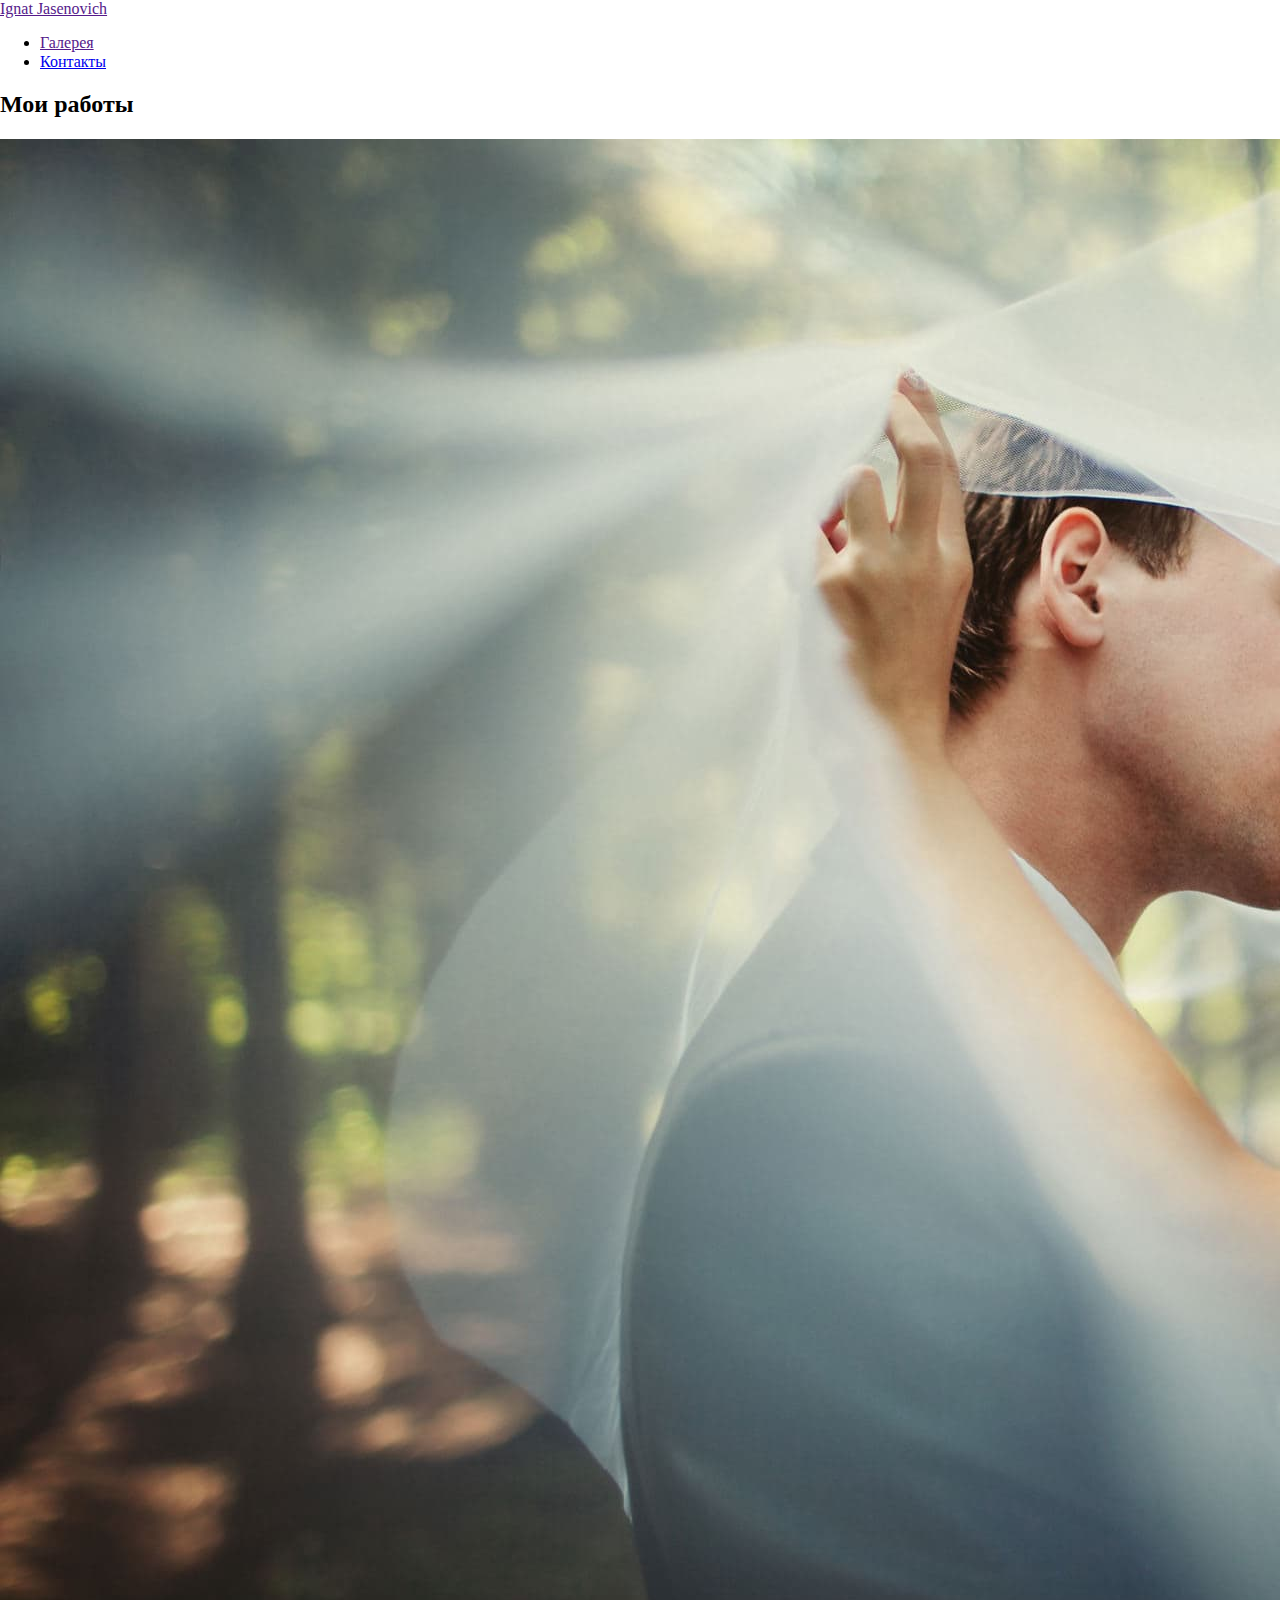
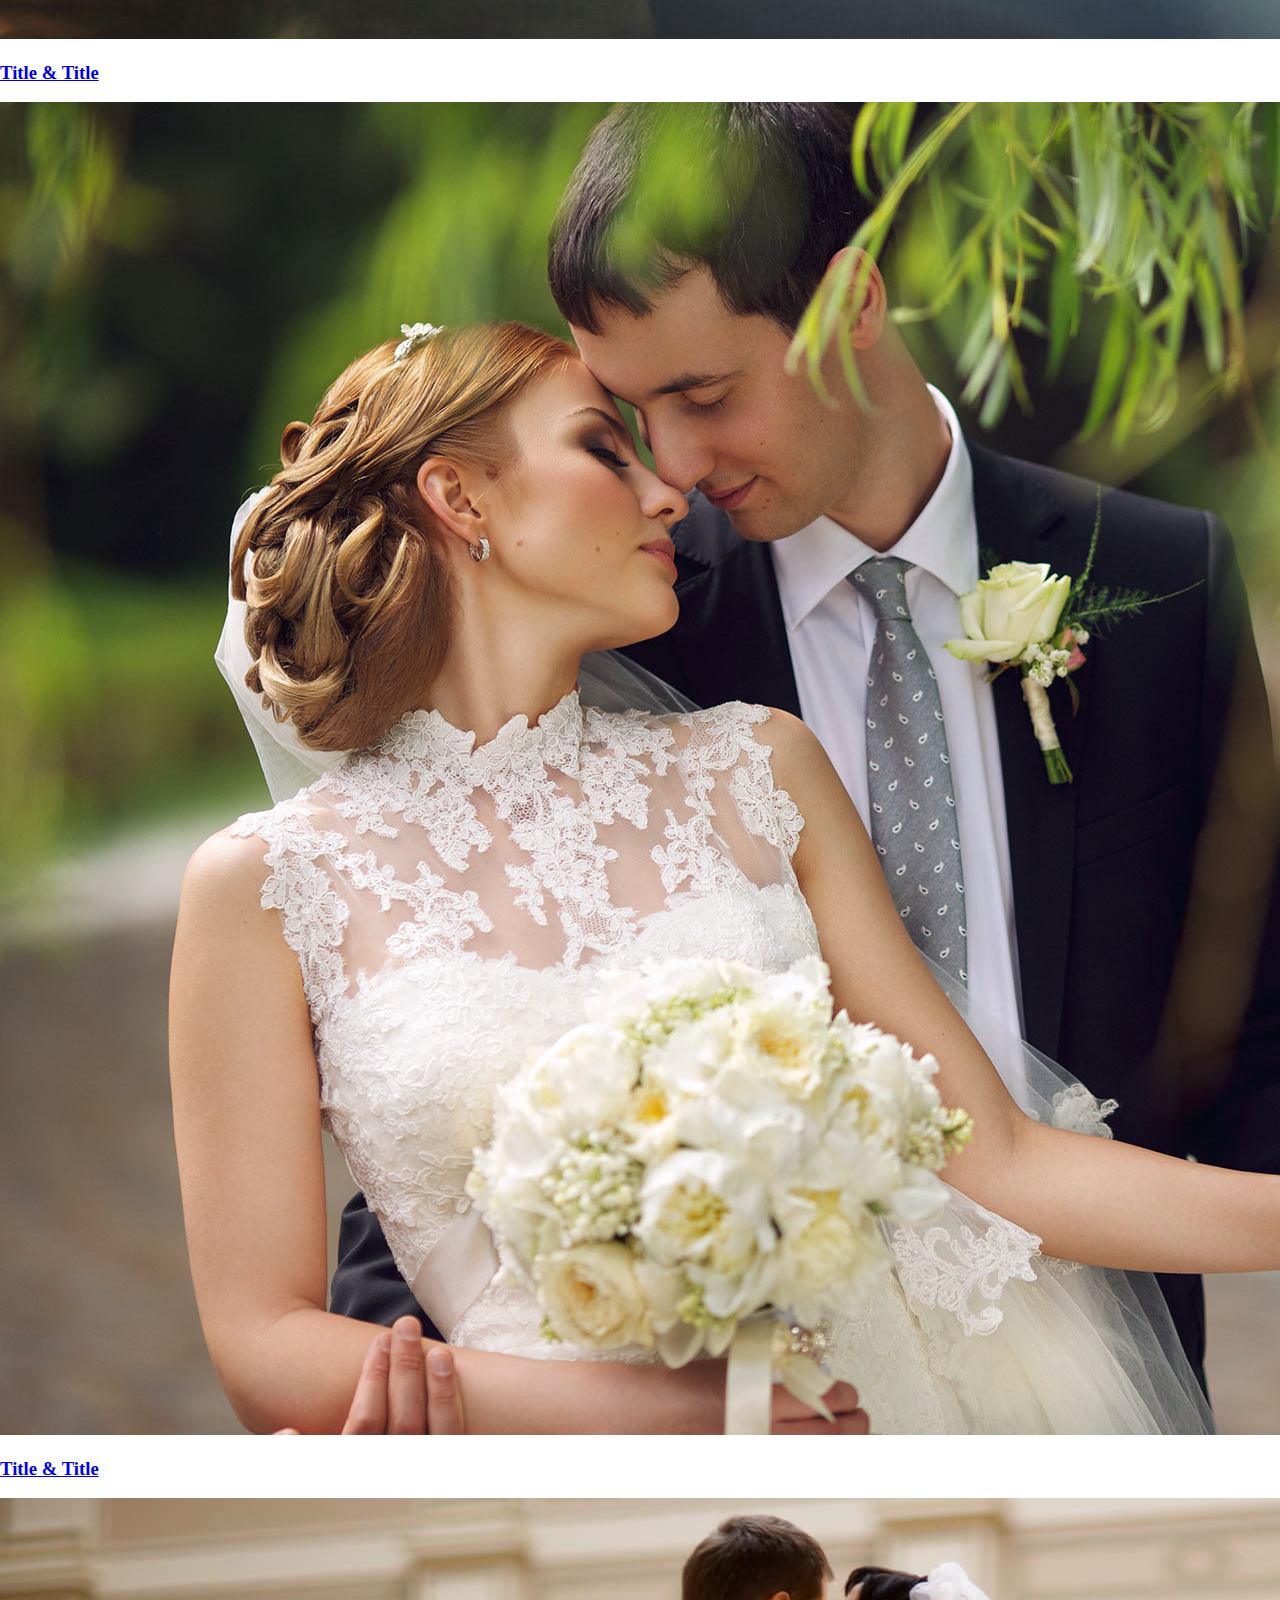
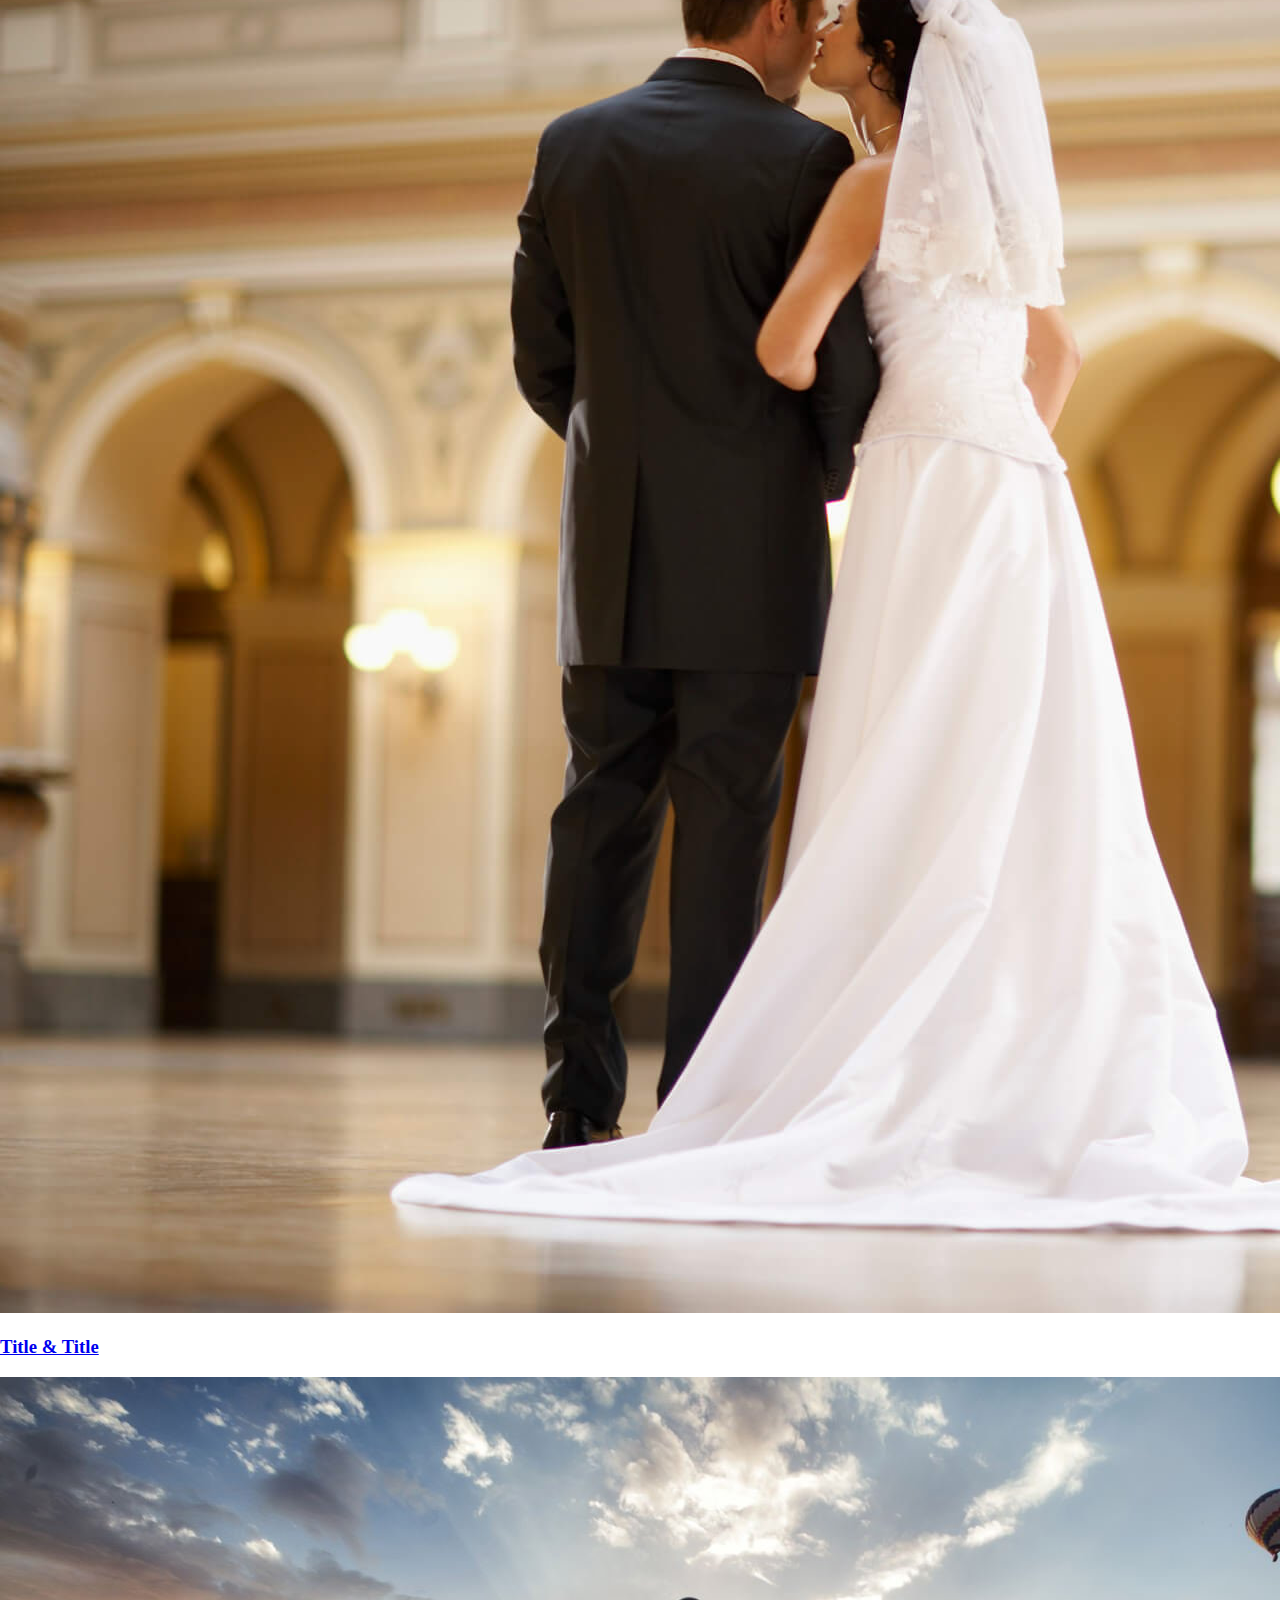
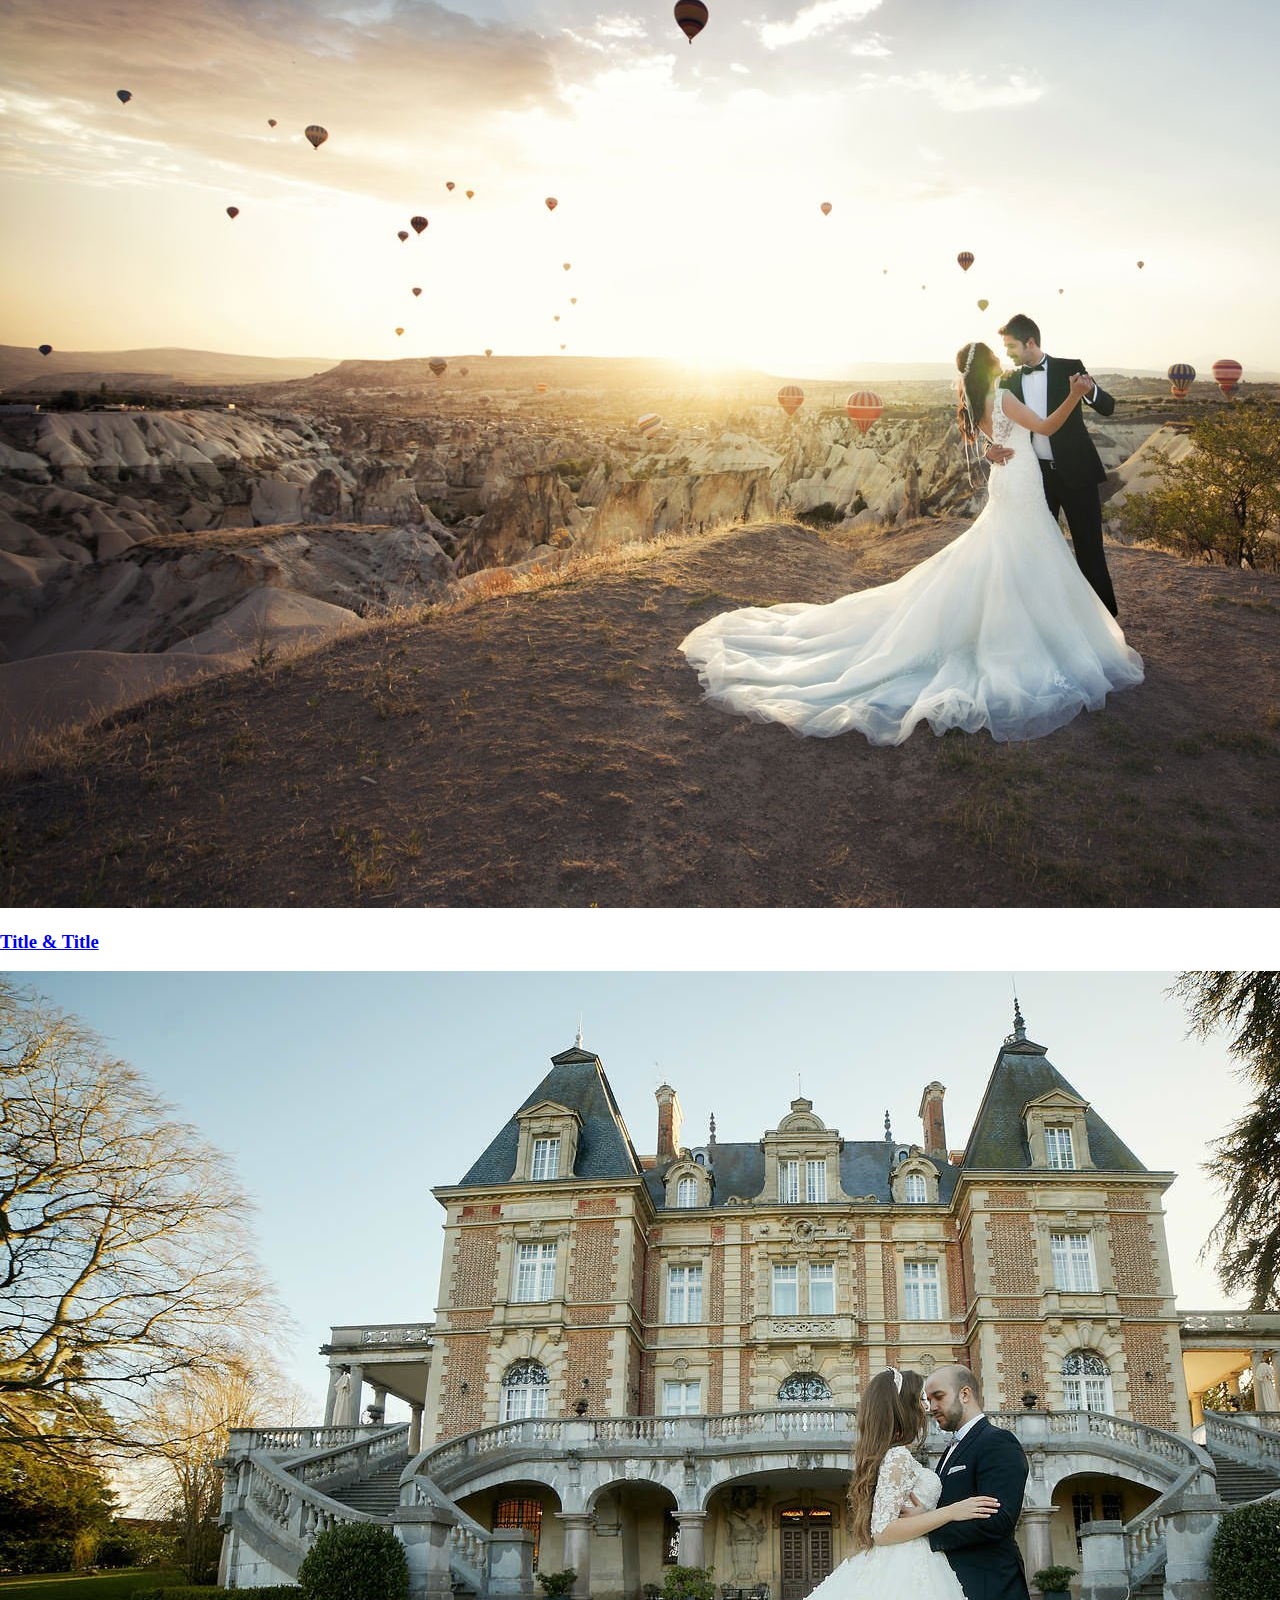
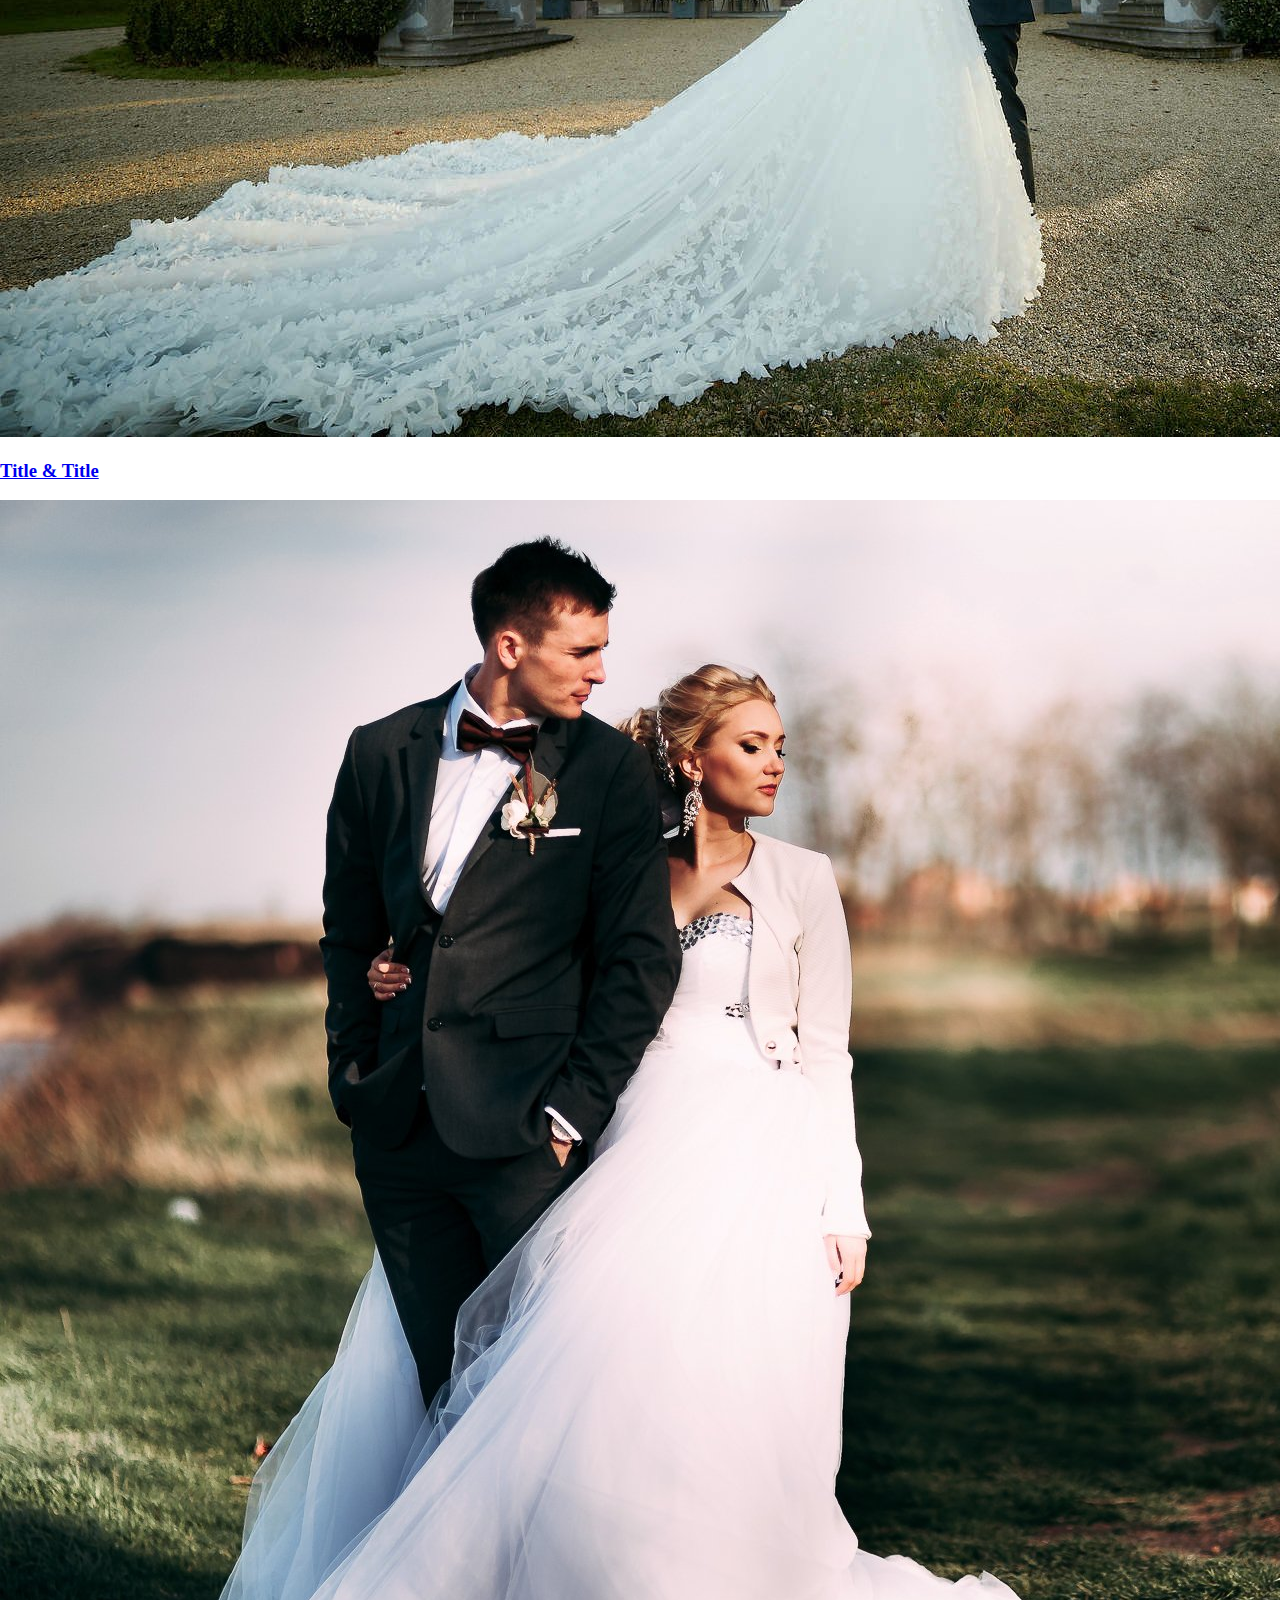
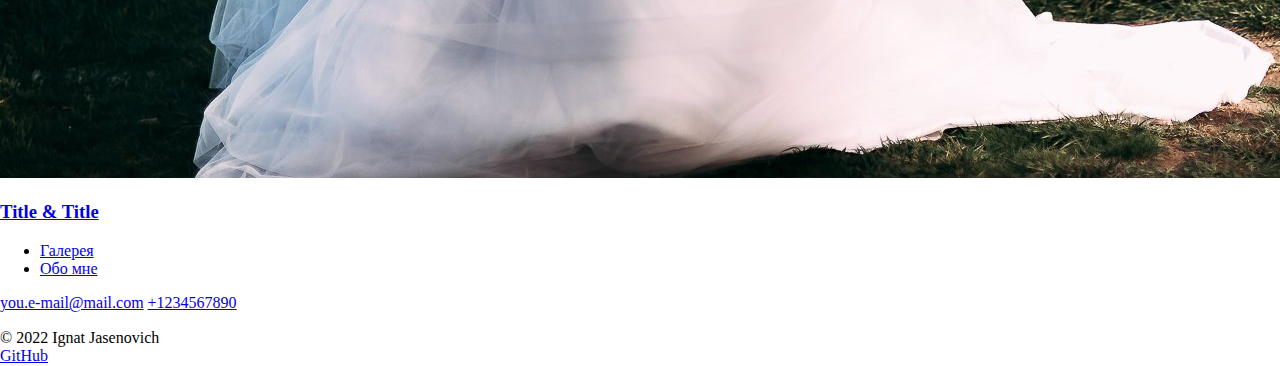
==== pages/gallery/index.html @ 2fe50bd5 "refactor: add new pages gallery" ====
<!DOCTYPE html>
<html lang="en">
<head>
  <meta charset="UTF-8">
  <meta http-equiv="X-UA-Compatible" content="IE=edge">
  <meta name="viewport" content="width=device-width, initial-scale=1.0">
  <link rel="stylesheet" href="../galery/css/normalize.css">
  <link rel="stylesheet" href="../galery/css/style.css">
  <link rel="shortcut icon" href="../../assets/svg/favicon.svg" type="image/x-icon">

  <link rel="preconnect" href="https://fonts.googleapis.com">
  <link rel="preconnect" href="https://fonts.gstatic.com" crossorigin>
  <link href="https://fonts.googleapis.com/css2?family=Roboto:ital,wght@0,100;0,300;0,400;0,500;0,700;0,900;1,100;1,300;1,400;1,500;1,700;1,900&display=swap" rel="stylesheet">

  <title>Ignat Jasenovic's portfolio</title>
  <meta name="description" content="Это портфолио фотографа Игната Ясеновича">
</head>
<body>
  <header>
      <div class="header__container">
        <div class="header__logo">
          <span class="logo"><a href="">Ignat Jasenovich</a></span>
        </div>
        <nav> 
          <ul class="header__menu">
            <li class="header__link"><a href="" class="link">Галерея</a></li>
            <li class="header__link"><a href="../contacts/index.html" class="link" target="_blank">Контакты</a></li>
          </ul>
        </nav>
      </div>
  </header>
  <main>
    <section class="section__gallery">
      <div class="main__title">
        <h2>Мои работы</h2>
      </div>
      <div class="gallery__container">
        <div class="gallery__items-list">
          <a class="gallery__item-link" href="../galery/index.html" target="_blank"><div class="gallery__item"><img src="../../assets/img/main/gallery/item-1.jpg" alt="" class="gallery__img"><div class="gallery__item-modal"><h3>Title & Title</h3></div></div></a>
          <a class="gallery__item-link" href="../galery/index.html" target="_blank"><div class="gallery__item"><img src="../../assets/img/main/gallery/item-2.jpg" alt="" class="gallery__img"><div class="gallery__item-modal"><h3>Title & Title</h3></div></div></a>
          <a class="gallery__item-link" href="../galery/index.html" target="_blank"><div class="gallery__item"><img src="../../assets/img/main/gallery/item-3.jpg" alt="" class="gallery__img"><div class="gallery__item-modal"><h3>Title & Title</h3></div></div></a>
          <a class="gallery__item-link" href="../galery/index.html" target="_blank"><div class="gallery__item"><img src="../../assets/img/main/gallery/item-4.jpg" alt="" class="gallery__img"><div class="gallery__item-modal"><h3>Title & Title</h3></div></div></a>
          <a class="gallery__item-link" href="../galery/index.html" target="_blank"><div class="gallery__item"><img src="../../assets/img/main/gallery/item-5.jpg" alt="" class="gallery__img"><div class="gallery__item-modal"><h3>Title & Title</h3></div></div></a>
          <a class="gallery__item-link" href="../galery/index.html" target="_blank"><div class="gallery__item"><img src="../../assets/img/main/gallery/item-6.jpg" alt="" class="gallery__img"><div class="gallery__item-modal"><h3>Title & Title</h3></div></div></a>
        </div>
      </div>
    </section>
  </main>
  <footer>
    <div class="footer__container">
      <div class="footer__menu">
        <div class="footer__menu-item footer__sitemap">
          <ul class="sitemap__menu">
            <li class="sitemap__link"><a href="../galery/index.html" target="_blank">Галерея</a></li>
            <li class="sitemap__link"><a href="../about-me/index.html" target="_blank">Обо мне</a></li>
          </ul>
        </div>
        <div class="footer__menu-item footer__contacts">
          <a class="footer__mail" href="mailto:you.e-mail@mail.com">you.e-mail@mail.com</a>
          <a class="footer__phone" href="tel:+1234567890">+1234567890</a>
        </div>
        <div class="footer__menu-item footer__social">
          <ul class="footer__social-list">
            <il class="footer__social-item"><a class="footer-inst" href="https://www.instagram.com/yaswedding/" target="_blank"></a></il>
            <il class="footer__social-item"><a class="footer-teleg" href="https://t.me/ihnatsi" target="_blank"></a></il>
          </ul>
        </div>
      </div>
      <div class="footer__copirate">
        <span>© 2022 Ignat Jasenovich </span>
      </div>
      <div class="footer__dev-info">
        <a href="https://github.com/skelegor8" target="_blank">GitHub</a>
      </div>
    </div>
  </footer>
  <script src="./script/index.js"></script>
</body>
</html>
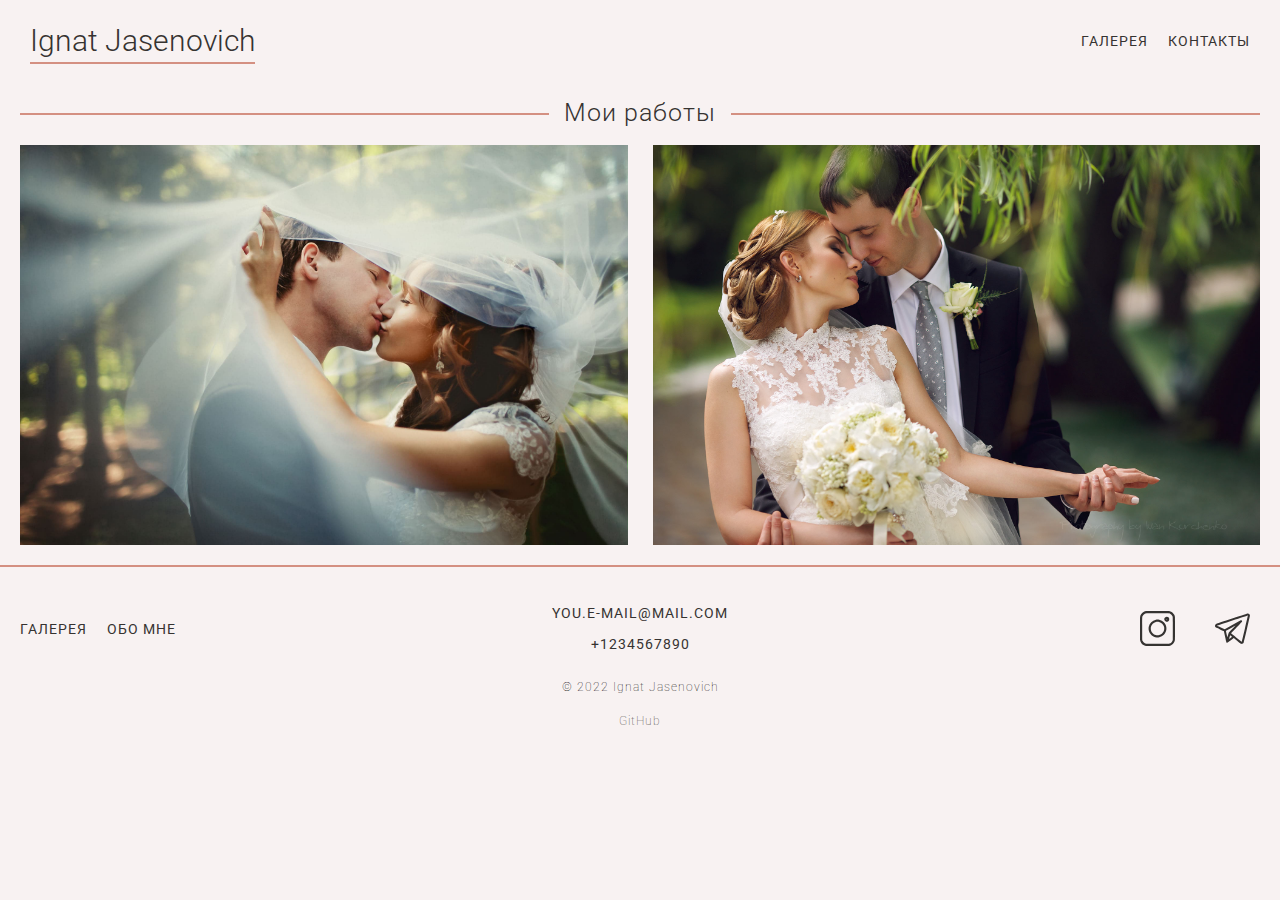
==== commit 9804102f: "feat: add gallery & album slider" ====
--- a/pages/gallery/index.html
+++ b/pages/gallery/index.html
@@ -4,8 +4,8 @@
   <meta charset="UTF-8">
   <meta http-equiv="X-UA-Compatible" content="IE=edge">
   <meta name="viewport" content="width=device-width, initial-scale=1.0">
-  <link rel="stylesheet" href="../galery/css/normalize.css">
-  <link rel="stylesheet" href="../galery/css/style.css">
+  <link rel="stylesheet" href="../gallery/css/normalize.css">
+  <link rel="stylesheet" href="../gallery/css/style.css">
   <link rel="shortcut icon" href="../../assets/svg/favicon.svg" type="image/x-icon">
 
   <link rel="preconnect" href="https://fonts.googleapis.com">
@@ -19,7 +19,7 @@
   <header>
       <div class="header__container">
         <div class="header__logo">
-          <span class="logo"><a href="">Ignat Jasenovich</a></span>
+          <span class="logo"><a href="../main/index.html" target="_blank">Ignat Jasenovich</a></span>
         </div>
         <nav> 
           <ul class="header__menu">
@@ -36,12 +36,9 @@
       </div>
       <div class="gallery__container">
         <div class="gallery__items-list">
-          <a class="gallery__item-link" href="../galery/index.html" target="_blank"><div class="gallery__item"><img src="../../assets/img/main/gallery/item-1.jpg" alt="" class="gallery__img"><div class="gallery__item-modal"><h3>Title & Title</h3></div></div></a>
-          <a class="gallery__item-link" href="../galery/index.html" target="_blank"><div class="gallery__item"><img src="../../assets/img/main/gallery/item-2.jpg" alt="" class="gallery__img"><div class="gallery__item-modal"><h3>Title & Title</h3></div></div></a>
-          <a class="gallery__item-link" href="../galery/index.html" target="_blank"><div class="gallery__item"><img src="../../assets/img/main/gallery/item-3.jpg" alt="" class="gallery__img"><div class="gallery__item-modal"><h3>Title & Title</h3></div></div></a>
-          <a class="gallery__item-link" href="../galery/index.html" target="_blank"><div class="gallery__item"><img src="../../assets/img/main/gallery/item-4.jpg" alt="" class="gallery__img"><div class="gallery__item-modal"><h3>Title & Title</h3></div></div></a>
-          <a class="gallery__item-link" href="../galery/index.html" target="_blank"><div class="gallery__item"><img src="../../assets/img/main/gallery/item-5.jpg" alt="" class="gallery__img"><div class="gallery__item-modal"><h3>Title & Title</h3></div></div></a>
-          <a class="gallery__item-link" href="../galery/index.html" target="_blank"><div class="gallery__item"><img src="../../assets/img/main/gallery/item-6.jpg" alt="" class="gallery__img"><div class="gallery__item-modal"><h3>Title & Title</h3></div></div></a>
+          <a class="gallery__item-link" href="../gallery/album-page/index.html" target="_blank" data-weddings="wedding-1"><div class="gallery__item"><img src="../../assets/img/main/gallery/item-1.jpg" alt="" class="gallery__img"><div class="gallery__item-modal"><h3>Title & Title</h3></div></div></a>
+          <a class="gallery__item-link" href="../gallery/album-page/index.html" target="_blank"  data-weddings="wedding-2"><div class="gallery__item"><img src="../../assets/img/main/gallery/item-2.jpg" alt="" class="gallery__img"><div class="gallery__item-modal"><h3>Title & Title</h3></div></div></a>
+        
         </div>
       </div>
     </section>
@@ -51,7 +48,7 @@
       <div class="footer__menu">
         <div class="footer__menu-item footer__sitemap">
           <ul class="sitemap__menu">
-            <li class="sitemap__link"><a href="../galery/index.html" target="_blank">Галерея</a></li>
+            <li class="sitemap__link"><a href="../gallery/index.html" target="_blank">Галерея</a></li>
             <li class="sitemap__link"><a href="../about-me/index.html" target="_blank">Обо мне</a></li>
           </ul>
         </div>
@@ -74,6 +71,6 @@
       </div>
     </div>
   </footer>
-  <script src="./script/index.js"></script>
+  <script type="module" src="../gallery/script/index.js"></script>
 </body>
 </html>--- a/pages/gallery/css/style.css
+++ b/pages/gallery/css/style.css
@@ -0,0 +1,533 @@
+@charset "UTF-8";
+/*----------------------Обнуление----------------------*/
+* {
+  padding: 0;
+  margin: 0;
+  border: 0;
+}
+
+*, *:before, *:after {
+  -webkit-box-sizing: border-box;
+  box-sizing: border-box;
+}
+
+:focus, :active {
+  outline: none;
+}
+
+a:focus, a:active {
+  outline: none;
+}
+
+nav, footer, header, aside {
+  display: block;
+}
+
+html, body {
+  height: 100%;
+  width: 100%;
+  font-size: 100%;
+  line-height: 1;
+  font-size: 14px;
+  -ms-text-size-adjust: 100%;
+  -moz-text-size-adjust: 100%;
+  -webkit-text-size-adjust: 100%;
+  scroll-behavior: smooth;
+}
+
+input, button, textarea {
+  font-family: inherit;
+}
+
+input::-ms-clear {
+  display: none;
+}
+
+button {
+  cursor: pointer;
+}
+
+button::-moz-focus-inner {
+  padding: 0;
+  border: 0;
+}
+
+a, a:visited {
+  text-decoration: none;
+}
+
+a:hover {
+  text-decoration: none;
+}
+
+ul li {
+  list-style: none;
+}
+
+img {
+  vertical-align: top;
+}
+
+h1, h2, h3, h4, h5, h6 {
+  font-size: inherit;
+  font-weight: 400;
+}
+
+/*----------------------Обнуление----------------------*/
+:root {
+  --color-melon: #d49082;
+  --color-background: #f8f2f2;
+  --color-text: #363331;
+  --font-title: "Roboto", sans-serif;
+}
+
+body {
+  font-family: var(--font-title);
+  background-color: var(--color-background);
+}
+
+a {
+  color: var(--color-text);
+  -webkit-transition: 0.3s ease;
+  transition: 0.3s ease;
+}
+a:hover {
+  color: var(--color-melon);
+  -webkit-transition: 0.3s ease;
+  transition: 0.3s ease;
+}
+
+.header__container {
+  width: 100%;
+  height: 80px;
+  margin: 0 auto;
+  padding: 0 30px;
+  display: -webkit-box;
+  display: -ms-flexbox;
+  display: flex;
+  -webkit-box-pack: justify;
+      -ms-flex-pack: justify;
+          justify-content: space-between;
+  -webkit-box-align: center;
+      -ms-flex-align: center;
+          align-items: center;
+}
+
+.header__logo::before {
+  content: "";
+  display: block;
+  position: relative;
+  top: 38px;
+  width: 100%;
+  height: 2px;
+  background-color: var(--color-melon);
+  -webkit-transition: 0.5s ease;
+  transition: 0.5s ease;
+}
+.header__logo a {
+  font-weight: 300;
+  font-size: 30px;
+  color: var(--color-text);
+  -webkit-transition: 0.3s ease;
+  transition: 0.3s ease;
+}
+.header__logo a:hover {
+  color: var(--color-text);
+  -webkit-transition: 0.3s ease;
+  transition: 0.3s ease;
+}
+
+.header__menu {
+  display: -webkit-box;
+  display: -ms-flexbox;
+  display: flex;
+  -webkit-box-pack: justify;
+      -ms-flex-pack: justify;
+          justify-content: space-between;
+  -webkit-box-align: center;
+      -ms-flex-align: center;
+          align-items: center;
+  gap: 0 20px;
+}
+
+.header__link::before {
+  content: "";
+  display: block;
+  position: relative;
+  top: 18px;
+  width: 0%;
+  height: 1px;
+  background-color: var(--color-melon);
+  -webkit-transition: 0.5s ease;
+  transition: 0.5s ease;
+}
+.header__link:hover::before {
+  -webkit-transition: 0.5s ease;
+  transition: 0.5s ease;
+  width: 100%;
+}
+.header__link a {
+  text-transform: uppercase;
+  font-family: var(--font-title);
+  font-weight: 400;
+  letter-spacing: 1px;
+}
+
+.main__title {
+  margin: 20px 0;
+  position: relative;
+  display: -webkit-box;
+  display: -ms-flexbox;
+  display: flex;
+  -webkit-box-align: center;
+      -ms-flex-align: center;
+          align-items: center;
+  -webkit-box-pack: center;
+      -ms-flex-pack: center;
+          justify-content: center;
+}
+.main__title h2 {
+  display: inline-block;
+  font-weight: 300;
+  font-size: 25px;
+  letter-spacing: 1px;
+  padding: 0 15px;
+  background: var(--color-background);
+  color: var(--color-text);
+}
+.main__title h2::after, .main__title h2::before {
+  content: "";
+  display: block;
+  position: absolute;
+  background-color: var(--color-melon);
+  width: 50%;
+  height: 2px;
+  top: 50%;
+  z-index: -1;
+}
+.main__title h2::after {
+  left: 50%;
+}
+.main__title h2::before {
+  right: 50%;
+}
+
+.section__gallery {
+  max-width: 1400px;
+  margin: 20px auto;
+}
+
+.gallery__items-list {
+  width: 100%;
+  display: -ms-grid;
+  display: grid;
+  -ms-grid-columns: 1fr 25px 1fr;
+  grid-template-columns: 1fr 1fr;
+  gap: 25px;
+}
+
+.gallery__item-link {
+  display: block;
+}
+.gallery__item-link:hover {
+  color: var(--color-text);
+}
+
+.gallery__item {
+  position: relative;
+  cursor: pointer;
+  -webkit-transition: 0.4s ease;
+  transition: 0.4s ease;
+}
+.gallery__item:hover {
+  -webkit-transform: scale(1.03);
+          transform: scale(1.03);
+  -webkit-transition: 0.4s ease;
+  transition: 0.4s ease;
+}
+.gallery__item:hover .gallery__item-modal {
+  opacity: 1;
+  height: 10%;
+  -webkit-transition: 0.4s ease;
+  transition: 0.4s ease;
+}
+.gallery__item:hover .gallery__item-modal h3 {
+  display: block;
+  -webkit-transition: 0.4s ease;
+  transition: 0.4s ease;
+}
+.gallery__item:active {
+  -webkit-transform: scale(0.99);
+          transform: scale(0.99);
+  -webkit-transition: 0.4s ease;
+  transition: 0.4s ease;
+}
+
+.gallery__img {
+  -o-object-fit: cover;
+     object-fit: cover;
+  aspect-ratio: 16/9;
+  width: 100%;
+  height: 400px;
+}
+
+.gallery__item-modal {
+  width: 100%;
+  height: 0;
+  background-color: rgba(248, 242, 242, 0.6509803922);
+  bottom: 0;
+  position: absolute;
+  opacity: 0;
+  -webkit-transition: 0.4s ease;
+  transition: 0.4s ease;
+  border-top: 2px solid var(--color-melon);
+}
+.gallery__item-modal h3 {
+  display: none;
+  margin: 10px;
+  font-size: 18px;
+  text-align: center;
+  text-transform: uppercase;
+  -webkit-transition: 0.4s ease;
+  transition: 0.4s ease;
+}
+
+footer {
+  border-top: 2px solid var(--color-melon);
+}
+
+.footer__container {
+  max-width: 1400px;
+  height: 100%;
+  padding: 30px 0 15px 0;
+  margin: 0 auto;
+  display: -webkit-box;
+  display: -ms-flexbox;
+  display: flex;
+  -webkit-box-align: center;
+      -ms-flex-align: center;
+          align-items: center;
+  -webkit-box-orient: vertical;
+  -webkit-box-direction: normal;
+      -ms-flex-direction: column;
+          flex-direction: column;
+}
+
+.footer__menu {
+  width: 100%;
+  display: -webkit-box;
+  display: -ms-flexbox;
+  display: flex;
+  -webkit-box-align: center;
+      -ms-flex-align: center;
+          align-items: center;
+  -webkit-box-pack: justify;
+      -ms-flex-pack: justify;
+          justify-content: space-between;
+  gap: 0 20%;
+}
+
+.sitemap__menu {
+  display: -webkit-box;
+  display: -ms-flexbox;
+  display: flex;
+  -webkit-box-align: center;
+      -ms-flex-align: center;
+          align-items: center;
+  gap: 0 20px;
+}
+
+.sitemap__link::before {
+  content: "";
+  display: block;
+  position: relative;
+  top: 18px;
+  width: 0%;
+  height: 1px;
+  background-color: var(--color-melon);
+  -webkit-transition: 0.5s ease;
+  transition: 0.5s ease;
+}
+.sitemap__link:hover::before {
+  -webkit-transition: 0.5s ease;
+  transition: 0.5s ease;
+  width: 100%;
+}
+.sitemap__link a {
+  text-transform: uppercase;
+  font-family: var(--font-title);
+  font-weight: 400;
+  letter-spacing: 1px;
+}
+
+.footer__menu-item {
+  width: 180px;
+}
+
+.footer__contacts {
+  display: -webkit-box;
+  display: -ms-flexbox;
+  display: flex;
+  -webkit-box-align: center;
+      -ms-flex-align: center;
+          align-items: center;
+  -webkit-box-orient: vertical;
+  -webkit-box-direction: normal;
+      -ms-flex-direction: column;
+          flex-direction: column;
+}
+
+.footer__mail,
+.footer__phone {
+  margin: 8px 0;
+  letter-spacing: 1px;
+  font-size: 14px;
+  text-transform: uppercase;
+}
+.footer__mail::before,
+.footer__phone::before {
+  content: "";
+  display: block;
+  position: relative;
+  top: 18px;
+  width: 0%;
+  height: 1px;
+  background-color: var(--color-melon);
+  -webkit-transition: 0.5s ease;
+  transition: 0.5s ease;
+}
+.footer__mail:hover::before,
+.footer__phone:hover::before {
+  -webkit-transition: 0.5s ease;
+  transition: 0.5s ease;
+  width: 100%;
+}
+
+.footer__social-list {
+  display: -webkit-box;
+  display: -ms-flexbox;
+  display: flex;
+  -webkit-box-align: center;
+      -ms-flex-align: center;
+          align-items: center;
+  -webkit-box-pack: end;
+      -ms-flex-pack: end;
+          justify-content: end;
+  gap: 0 20px;
+}
+
+.footer__social-item {
+  cursor: pointer;
+  padding: 8px;
+  display: -webkit-box;
+  display: -ms-flexbox;
+  display: flex;
+  -webkit-box-align: center;
+      -ms-flex-align: center;
+          align-items: center;
+  -webkit-box-pack: center;
+      -ms-flex-pack: center;
+          justify-content: center;
+  border: 2px solid var(--color-background);
+  border-radius: 50%;
+  -webkit-transition: 0.5s ease;
+  transition: 0.5s ease;
+}
+.footer__social-item:hover {
+  border: 2px solid var(--color-melon);
+  -webkit-transition: 0.5s ease;
+  transition: 0.5s ease;
+}
+.footer__social-item:hover .footer-inst,
+.footer__social-item:hover .footer-teleg {
+  -webkit-filter: brightness(0) saturate(100%) invert(85%) sepia(24%) saturate(3776%) hue-rotate(306deg) brightness(102%) contrast(67%);
+          filter: brightness(0) saturate(100%) invert(85%) sepia(24%) saturate(3776%) hue-rotate(306deg) brightness(102%) contrast(67%);
+  -webkit-transition: 0.5s ease;
+  transition: 0.5s ease;
+}
+
+.footer-inst,
+.footer-teleg {
+  display: block;
+  width: 35px;
+  height: 35px;
+  -webkit-filter: brightness(0) saturate(100%) invert(7%) sepia(2%) saturate(3887%) hue-rotate(340deg) brightness(103%) contrast(70%);
+          filter: brightness(0) saturate(100%) invert(7%) sepia(2%) saturate(3887%) hue-rotate(340deg) brightness(103%) contrast(70%);
+  background-image: url(../../../assets/svg/icon-instagram.svg);
+  background-position: 0 0;
+  background-repeat: no-repeat;
+  background-size: 100% auto;
+  -webkit-transition: 0.5s ease;
+  transition: 0.5s ease;
+}
+
+.footer-teleg {
+  background-image: url(../../../assets/svg/icon-telegram.svg);
+}
+
+.footer__copirate {
+  margin: 20px 0 0 0;
+}
+.footer__copirate span {
+  font-size: 12px;
+  font-weight: 100;
+  letter-spacing: 1px;
+}
+
+.footer__dev-info {
+  margin: 20px 0 0 0;
+}
+.footer__dev-info a {
+  font-size: 12px;
+  font-weight: 100;
+  letter-spacing: 1px;
+}
+
+@media (max-width: 1439px) {
+  .main__title {
+    margin: 20px;
+  }
+
+  .gallery__container {
+    margin: 0 20px;
+  }
+
+  .footer__menu {
+    padding: 0 20px;
+  }
+}
+@media (max-width: 1023px) {
+  .footer__menu {
+    -webkit-box-orient: vertical;
+    -webkit-box-direction: normal;
+        -ms-flex-direction: column;
+            flex-direction: column;
+    gap: 25px 0;
+  }
+
+  .sitemap__menu {
+    -webkit-box-pack: center;
+        -ms-flex-pack: center;
+            justify-content: center;
+  }
+
+  .footer__social-list {
+    -webkit-box-pack: center;
+        -ms-flex-pack: center;
+            justify-content: center;
+  }
+}
+@media (max-width: 767px) {
+  .header__container {
+    -webkit-box-orient: vertical;
+    -webkit-box-direction: normal;
+        -ms-flex-direction: column;
+            flex-direction: column;
+    margin: 20px 0;
+  }
+
+  .gallery__items-list {
+    -ms-grid-columns: 1fr;
+    grid-template-columns: 1fr;
+  }
+}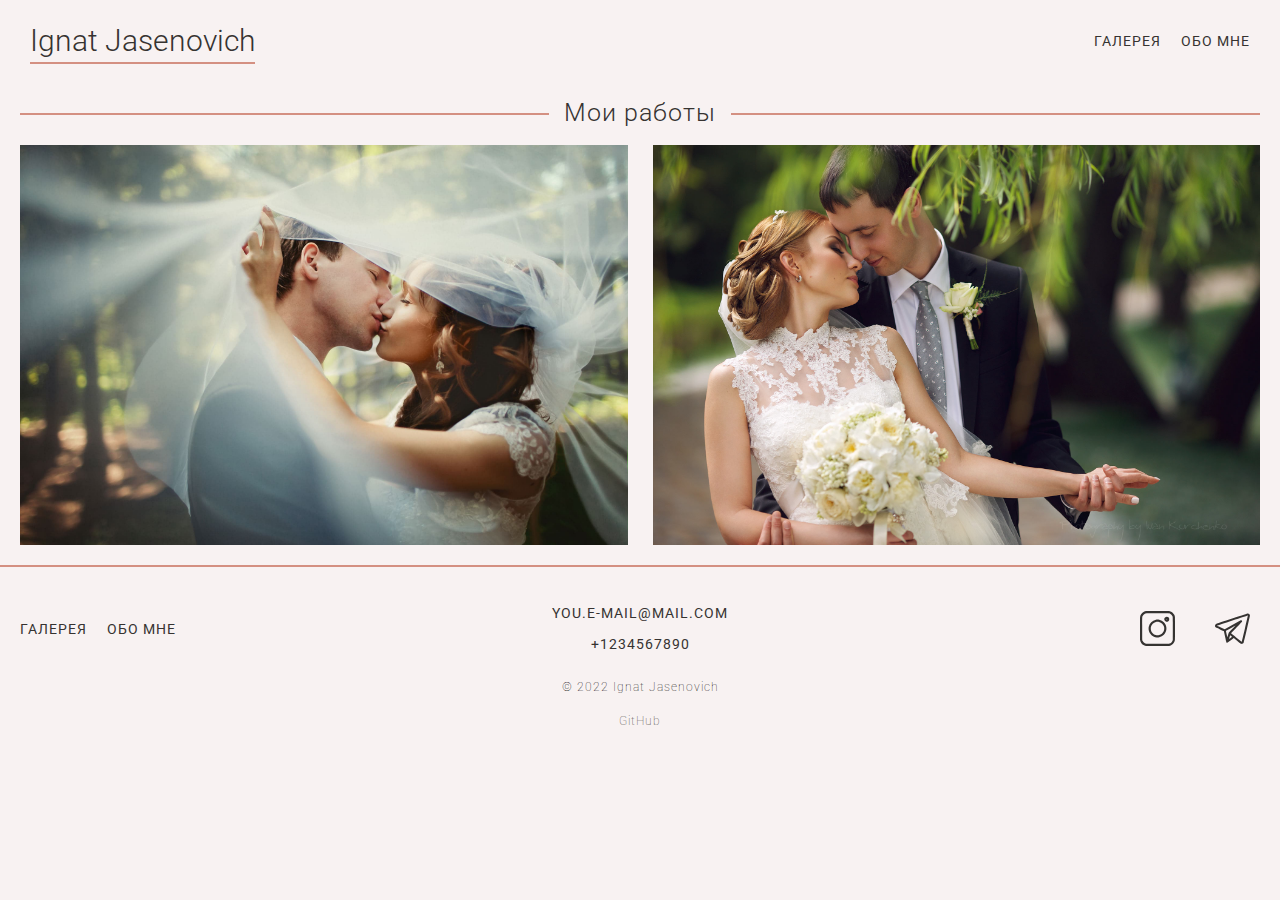
==== commit 2262b2d1: "faet: add adaptive to mobile" ====
--- a/pages/gallery/index.html
+++ b/pages/gallery/index.html
@@ -24,20 +24,20 @@
         <nav> 
           <ul class="header__menu">
             <li class="header__link"><a href="" class="link">Галерея</a></li>
-            <li class="header__link"><a href="../contacts/index.html" class="link" target="_blank">Контакты</a></li>
+            <li class="header__link"><a href="../contacts/index.html" class="link" target="_blank">Обо мне</a></li>
           </ul>
         </nav>
       </div>
   </header>
   <main>
     <section class="section__gallery">
-      <div class="main__title">
-        <h2>Мои работы</h2>
+      <div class="title__container">
+        <h2 class="title">Мои работы</h2>
       </div>
       <div class="gallery__container">
         <div class="gallery__items-list">
-          <a class="gallery__item-link" href="../gallery/album-page/index.html" target="_blank" data-weddings="wedding-1"><div class="gallery__item"><img src="../../assets/img/main/gallery/item-1.jpg" alt="" class="gallery__img"><div class="gallery__item-modal"><h3>Title & Title</h3></div></div></a>
-          <a class="gallery__item-link" href="../gallery/album-page/index.html" target="_blank"  data-weddings="wedding-2"><div class="gallery__item"><img src="../../assets/img/main/gallery/item-2.jpg" alt="" class="gallery__img"><div class="gallery__item-modal"><h3>Title & Title</h3></div></div></a>
+          <a class="gallery__item-link" href="../gallery/album-page/index.html" target="_blank" data-weddings="wedding-1"><div class="gallery__item"><img src="../../assets/img/main/gallery/item-1.jpg" alt="" class="gallery__img"><div class="gallery__item-modal"><h3 class="modal__title">Title & Title 1</h3></div></div></a>
+          <a class="gallery__item-link" href="../gallery/album-page/index.html" target="_blank"  data-weddings="wedding-2"><div class="gallery__item"><img src="../../assets/img/main/gallery/item-2.jpg" alt="" class="gallery__img"><div class="gallery__item-modal"><h3 class="modal__title">Title & Title 2</h3></div></div></a>
         
         </div>
       </div>
--- a/pages/gallery/css/style.css
+++ b/pages/gallery/css/style.css
@@ -173,7 +173,7 @@
   letter-spacing: 1px;
 }
 
-.main__title {
+.title__container {
   margin: 20px 0;
   position: relative;
   display: -webkit-box;
@@ -186,7 +186,7 @@
       -ms-flex-pack: center;
           justify-content: center;
 }
-.main__title h2 {
+.title__container .title {
   display: inline-block;
   font-weight: 300;
   font-size: 25px;
@@ -195,7 +195,7 @@
   background: var(--color-background);
   color: var(--color-text);
 }
-.main__title h2::after, .main__title h2::before {
+.title__container .title::after, .title__container .title::before {
   content: "";
   display: block;
   position: absolute;
@@ -205,10 +205,10 @@
   top: 50%;
   z-index: -1;
 }
-.main__title h2::after {
+.title__container .title::after {
   left: 50%;
 }
-.main__title h2::before {
+.title__container .title::before {
   right: 50%;
 }
 
@@ -484,7 +484,7 @@
 }
 
 @media (max-width: 1439px) {
-  .main__title {
+  .title__container {
     margin: 20px;
   }
 
@@ -497,6 +497,23 @@
   }
 }
 @media (max-width: 1023px) {
+  .gallery__item-modal {
+    opacity: 1;
+    height: 10%;
+    -webkit-transition: 0.4s ease;
+    transition: 0.4s ease;
+  }
+  .gallery__item-modal h3 {
+    display: block;
+    -webkit-transition: 0.4s ease;
+    transition: 0.4s ease;
+  }
+
+  .gallery__items-list {
+    -ms-grid-columns: 1fr;
+    grid-template-columns: 1fr;
+  }
+
   .footer__menu {
     -webkit-box-orient: vertical;
     -webkit-box-direction: normal;
@@ -525,9 +542,4 @@
             flex-direction: column;
     margin: 20px 0;
   }
-
-  .gallery__items-list {
-    -ms-grid-columns: 1fr;
-    grid-template-columns: 1fr;
-  }
 }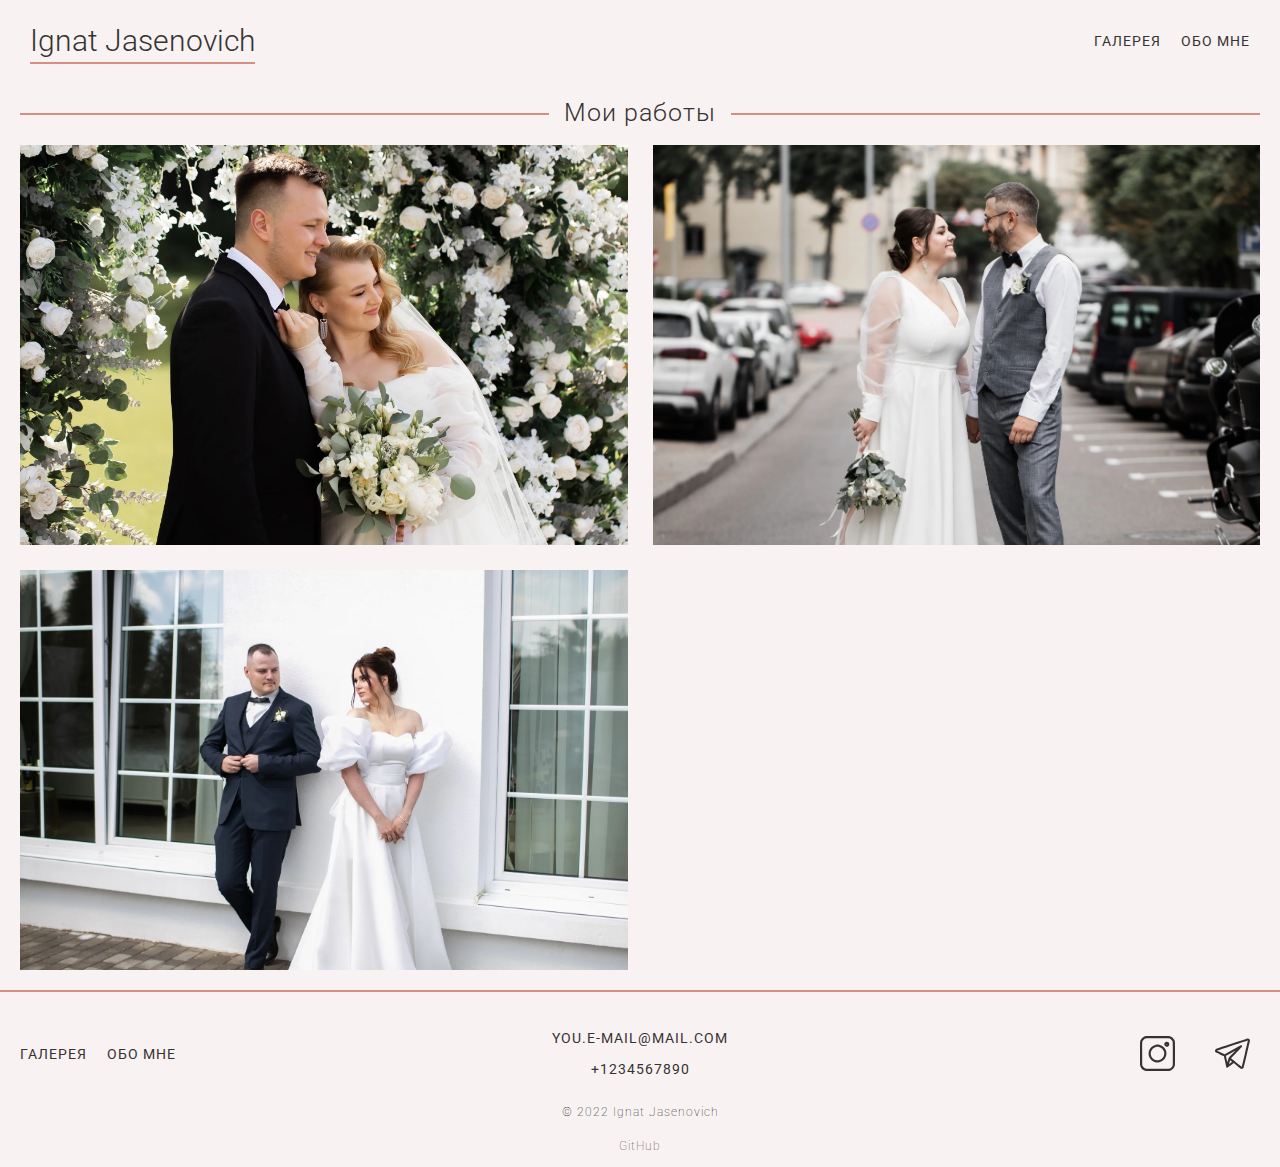
==== commit 45612482: "feat: add new widdings" ====
--- a/pages/gallery/index.html
+++ b/pages/gallery/index.html
@@ -23,8 +23,8 @@
         </div>
         <nav> 
           <ul class="header__menu">
-            <li class="header__link"><a href="" class="link">Галерея</a></li>
-            <li class="header__link"><a href="../contacts/index.html" class="link" target="_blank">Обо мне</a></li>
+            <li class="header__link"><a href="../gallery/index.html" class="link">Галерея</a></li>
+            <li class="header__link"><a href="../about-me/index.html" class="link" target="_blank">Обо мне</a></li>
           </ul>
         </nav>
       </div>
@@ -36,9 +36,9 @@
       </div>
       <div class="gallery__container">
         <div class="gallery__items-list">
-          <a class="gallery__item-link" href="../gallery/album-page/index.html" target="_blank" data-weddings="wedding-1"><div class="gallery__item"><img src="../../assets/img/main/gallery/item-1.jpg" alt="" class="gallery__img"><div class="gallery__item-modal"><h3 class="modal__title">Title & Title 1</h3></div></div></a>
-          <a class="gallery__item-link" href="../gallery/album-page/index.html" target="_blank"  data-weddings="wedding-2"><div class="gallery__item"><img src="../../assets/img/main/gallery/item-2.jpg" alt="" class="gallery__img"><div class="gallery__item-modal"><h3 class="modal__title">Title & Title 2</h3></div></div></a>
-        
+          <a class="gallery__item-link" href="../gallery/album-page/index.html" target="_blank" data-weddings="wedding-1"><div class="gallery__item"><img src="../../../assets/img/gallery/wedding-1/IMG_1513.webp" alt="" class="gallery__img"><div class="gallery__item-modal"><h3 class="modal__title">Максим & Татьяна</h3></div></div></a>
+          <a class="gallery__item-link" href="../gallery/album-page/index.html" target="_blank"  data-weddings="wedding-2"><div class="gallery__item"><img src="../../../assets/img/gallery/wedding-2/IMG_4523.webp" alt="" class="gallery__img"><div class="gallery__item-modal"><h3 class="modal__title">Оля & Артём</h3></div></div></a>
+          <a class="gallery__item-link" href="../gallery/album-page/index.html" target="_blank"  data-weddings="wedding-3"><div class="gallery__item"><img src="../../../assets/img/gallery/wedding-3/IMG_6726.webp" alt="" class="gallery__img"><div class="gallery__item-modal"><h3 class="modal__title">07.05. Эден</h3></div></div></a>
         </div>
       </div>
     </section>
@@ -48,7 +48,7 @@
       <div class="footer__menu">
         <div class="footer__menu-item footer__sitemap">
           <ul class="sitemap__menu">
-            <li class="sitemap__link"><a href="../gallery/index.html" target="_blank">Галерея</a></li>
+            <li class="sitemap__link"><a href="../gallery/index.html">Галерея</a></li>
             <li class="sitemap__link"><a href="../about-me/index.html" target="_blank">Обо мне</a></li>
           </ul>
         </div>
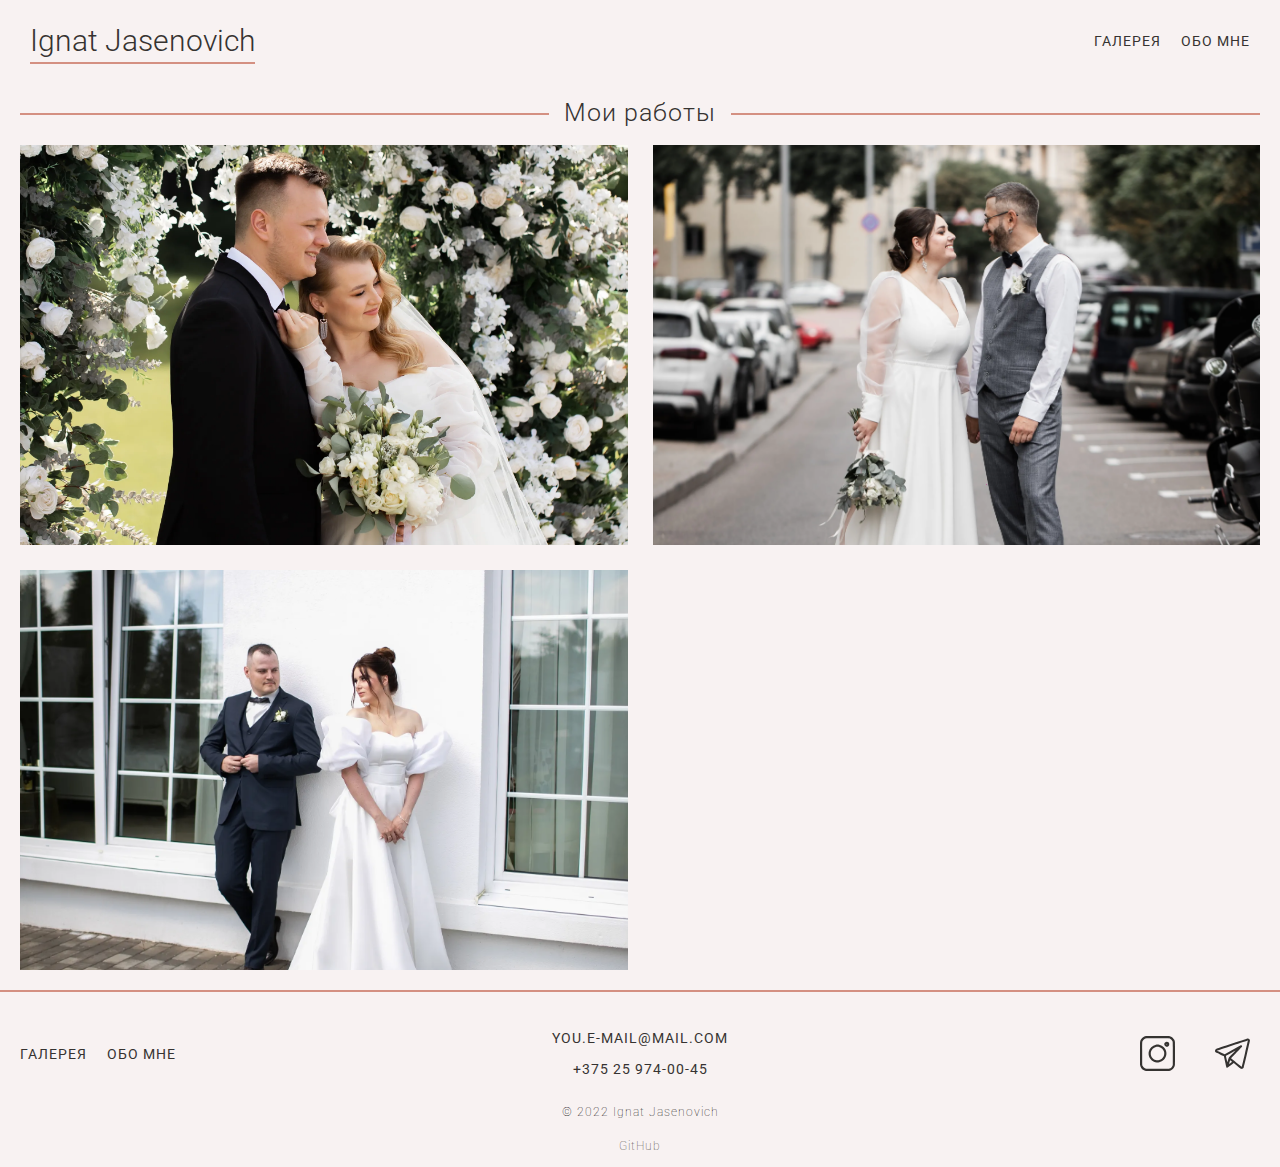
==== commit 197baf44: "feat: add foto to about-me page" ====
--- a/pages/gallery/index.html
+++ b/pages/gallery/index.html
@@ -54,7 +54,7 @@
         </div>
         <div class="footer__menu-item footer__contacts">
           <a class="footer__mail" href="mailto:you.e-mail@mail.com">you.e-mail@mail.com</a>
-          <a class="footer__phone" href="tel:+1234567890">+1234567890</a>
+          <a class="footer__phone" href="tel:+375259740045">+375 25 974-00-45</a>
         </div>
         <div class="footer__menu-item footer__social">
           <ul class="footer__social-list">
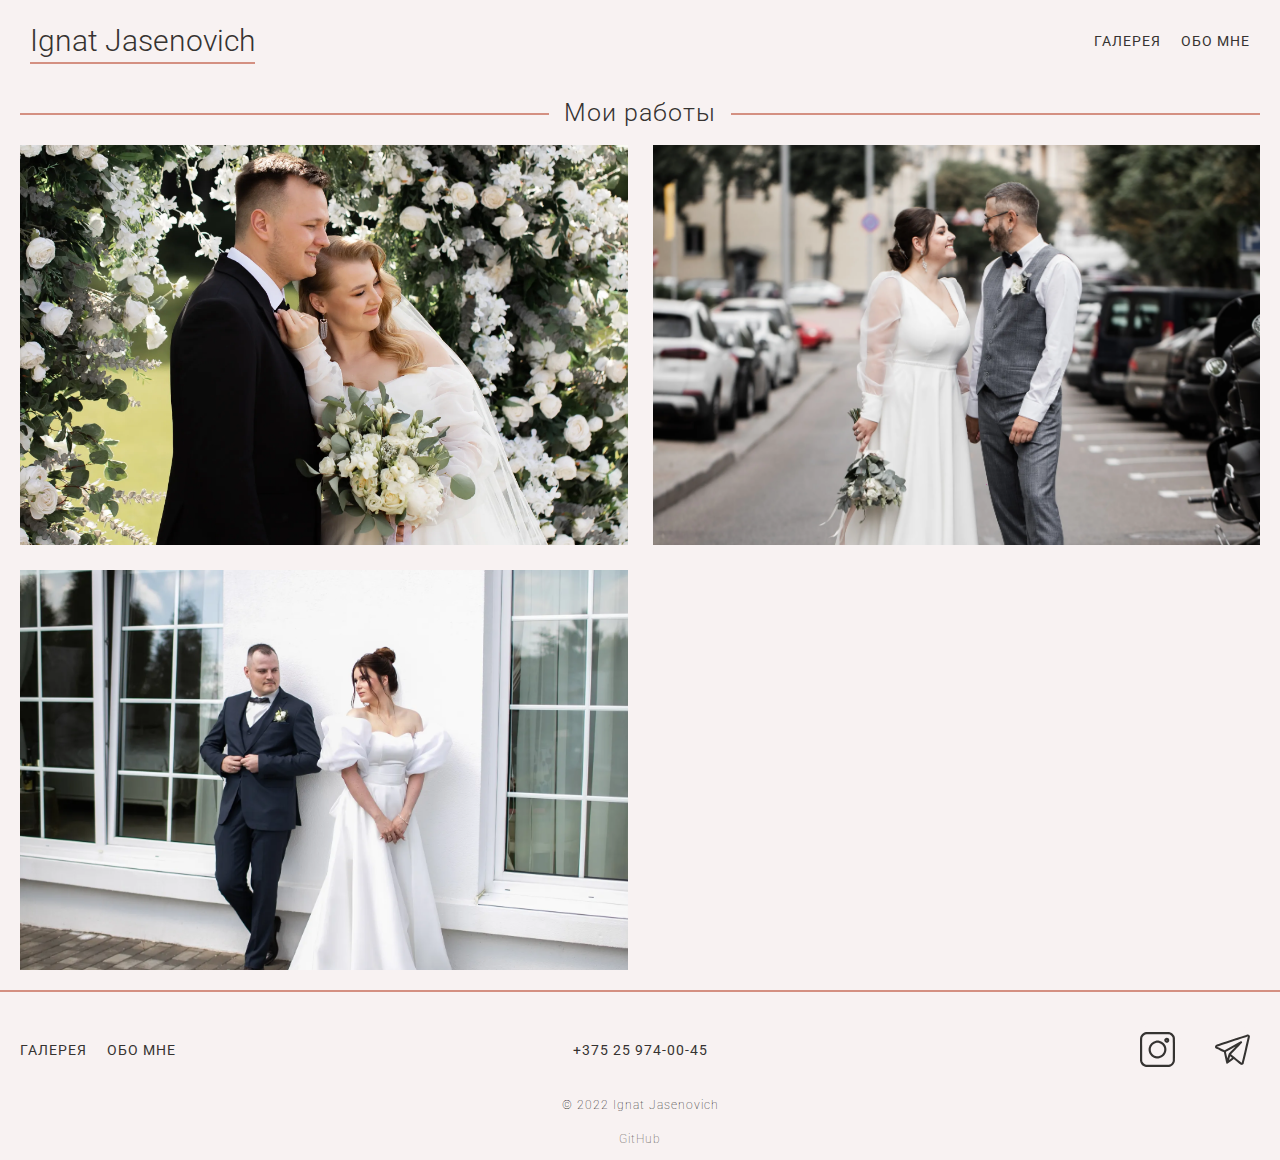
==== commit 222ed114: "refactor: ref title" ====
--- a/pages/gallery/index.html
+++ b/pages/gallery/index.html
@@ -1,5 +1,5 @@
 <!DOCTYPE html>
-<html lang="en">
+<html lang="ru">
 <head>
   <meta charset="UTF-8">
   <meta http-equiv="X-UA-Compatible" content="IE=edge">
@@ -36,8 +36,8 @@
       </div>
       <div class="gallery__container">
         <div class="gallery__items-list">
-          <a class="gallery__item-link" href="../gallery/album-page/index.html" target="_blank" data-weddings="wedding-1"><div class="gallery__item"><img src="../../../assets/img/gallery/wedding-1/IMG_1513.webp" alt="" class="gallery__img"><div class="gallery__item-modal"><h3 class="modal__title">Максим & Татьяна</h3></div></div></a>
-          <a class="gallery__item-link" href="../gallery/album-page/index.html" target="_blank"  data-weddings="wedding-2"><div class="gallery__item"><img src="../../../assets/img/gallery/wedding-2/IMG_4523.webp" alt="" class="gallery__img"><div class="gallery__item-modal"><h3 class="modal__title">Оля & Артём</h3></div></div></a>
+          <a class="gallery__item-link" href="../gallery/album-page/index.html" target="_blank" data-weddings="wedding-1"><div class="gallery__item"><img src="../../../assets/img/gallery/wedding-1/IMG_1513.webp" alt="" class="gallery__img"><div class="gallery__item-modal"><h3 class="modal__title">Maksim & Tatiana</h3></div></div></a>
+          <a class="gallery__item-link" href="../gallery/album-page/index.html" target="_blank"  data-weddings="wedding-2"><div class="gallery__item"><img src="../../../assets/img/gallery/wedding-2/IMG_4523.webp" alt="" class="gallery__img"><div class="gallery__item-modal"><h3 class="modal__title">Olia & Artem</h3></div></div></a>
           <a class="gallery__item-link" href="../gallery/album-page/index.html" target="_blank"  data-weddings="wedding-3"><div class="gallery__item"><img src="../../../assets/img/gallery/wedding-3/IMG_6726.webp" alt="" class="gallery__img"><div class="gallery__item-modal"><h3 class="modal__title">07.05. Эден</h3></div></div></a>
         </div>
       </div>
@@ -53,7 +53,7 @@
           </ul>
         </div>
         <div class="footer__menu-item footer__contacts">
-          <a class="footer__mail" href="mailto:you.e-mail@mail.com">you.e-mail@mail.com</a>
+          <!--<a class="footer__mail" href="mailto:you.e-mail@mail.com">you.e-mail@mail.com</a>-->
           <a class="footer__phone" href="tel:+375259740045">+375 25 974-00-45</a>
         </div>
         <div class="footer__menu-item footer__social">
--- a/pages/gallery/css/style.css
+++ b/pages/gallery/css/style.css
@@ -255,6 +255,7 @@
   display: block;
   -webkit-transition: 0.4s ease;
   transition: 0.4s ease;
+  letter-spacing: 1px;
 }
 .gallery__item:active {
   -webkit-transform: scale(0.99);
